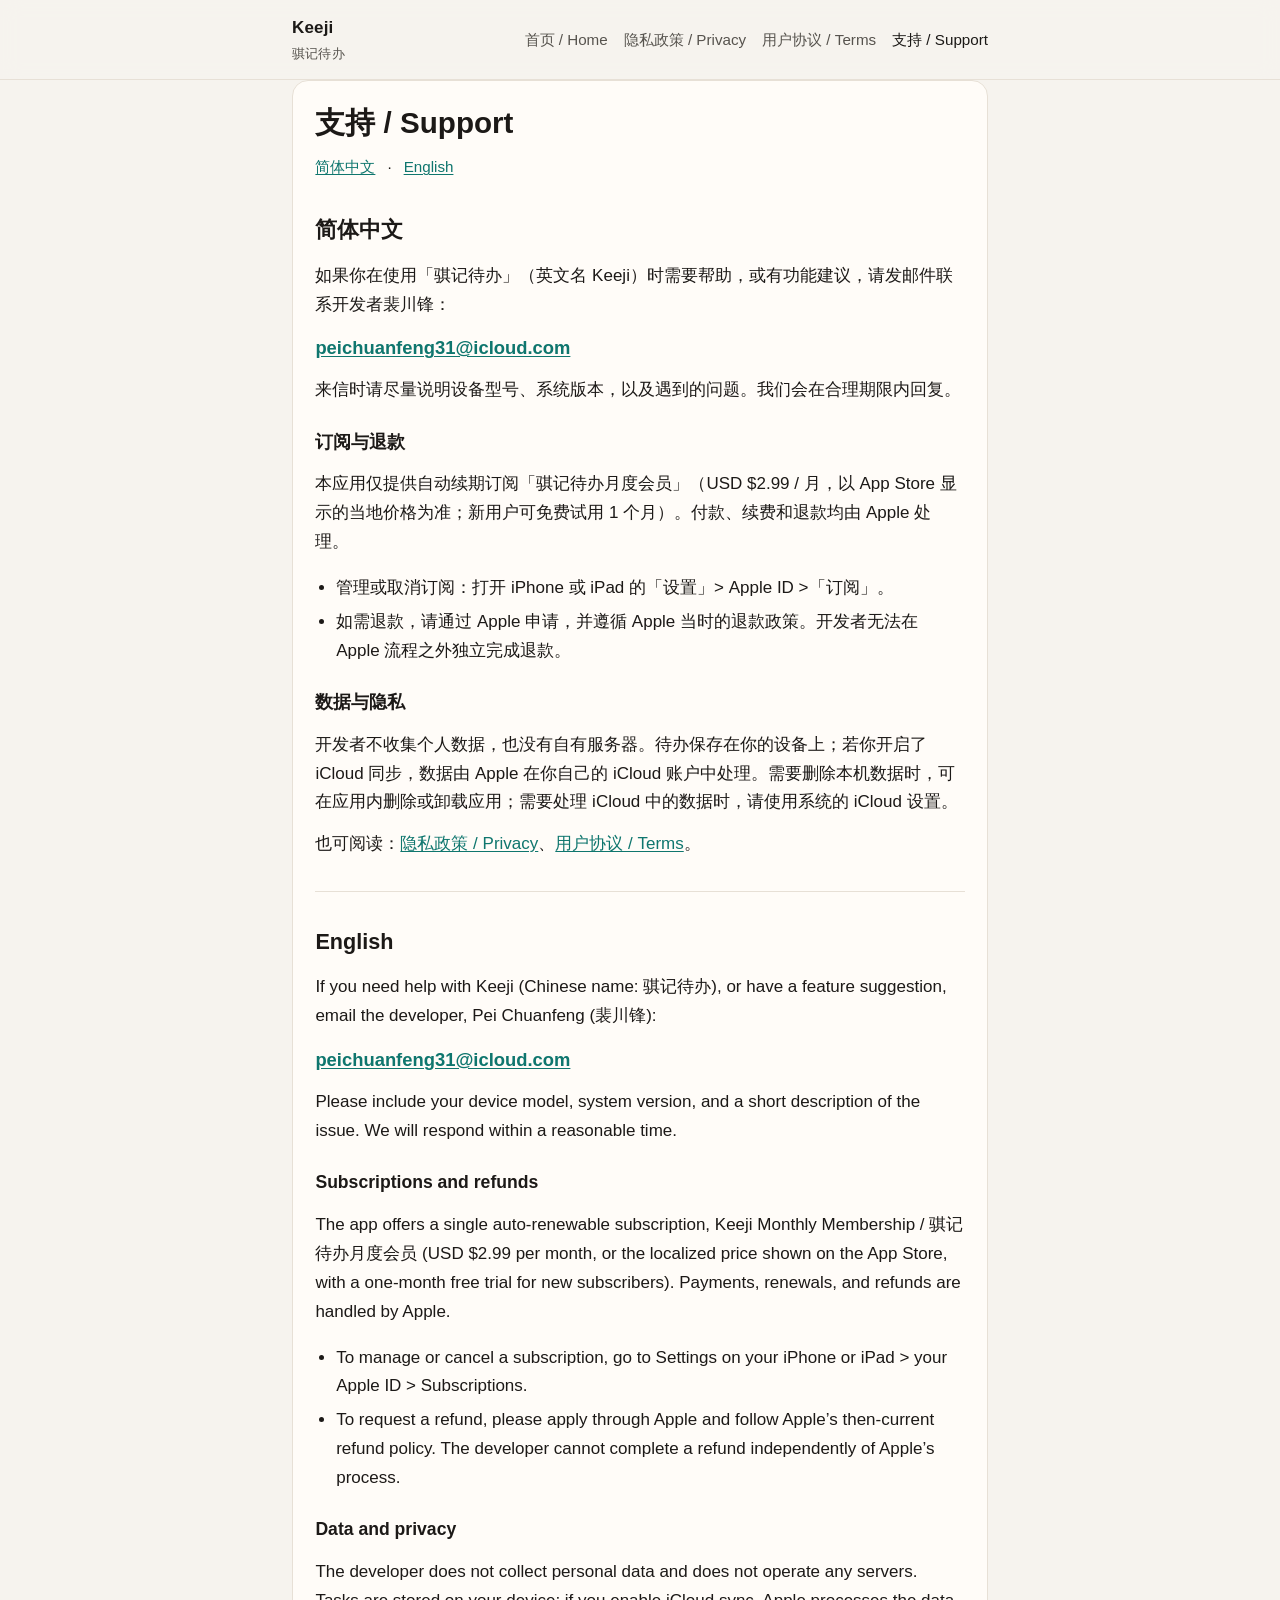
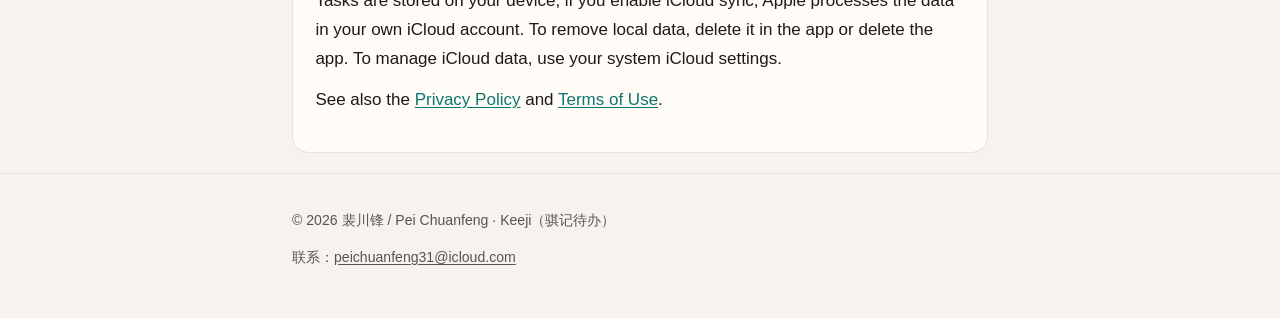
==== support/index.html @ 8e1dd44f "Keeji 隐私政策、用户协议、支持页静态站" ====
<!DOCTYPE html>
<html lang="zh-Hans">
<head>
  <meta charset="utf-8">
  <meta name="viewport" content="width=device-width, initial-scale=1">
  <meta name="description" content="骐记待办（Keeji）支持页面。联系邮箱 peichuanfeng31@icloud.com。">
  <title>支持 / Support · Keeji</title>
  <link rel="stylesheet" href="../styles.css">
</head>
<body>
  <header class="site">
    <div class="wrap">
      <a class="brand" href="../">Keeji<small>骐记待办</small></a>
      <nav class="site" aria-label="页面">
        <a href="../">首页 / Home</a>
        <a href="../privacy/">隐私政策 / Privacy</a>
        <a href="../terms/">用户协议 / Terms</a>
        <a href="../support/" aria-current="page">支持 / Support</a>
      </nav>
    </div>
  </header>
  <main class="wrap">
    
<article class="panel">
  <h1>支持 / Support</h1>
  <p class="lang-switch"><a href="#zh">简体中文</a> · <a href="#en">English</a></p>

  <h2 id="zh">简体中文</h2>
  <p>如果你在使用「骐记待办」（英文名 Keeji）时需要帮助，或有功能建议，请发邮件联系开发者裴川锋：</p>
  <p class="email"><a href="mailto:peichuanfeng31@icloud.com">peichuanfeng31@icloud.com</a></p>
  <p>来信时请尽量说明设备型号、系统版本，以及遇到的问题。我们会在合理期限内回复。</p>
  <h3>订阅与退款</h3>
  <p>本应用仅提供自动续期订阅「骐记待办月度会员」（USD $2.99 / 月，以 App Store 显示的当地价格为准；新用户可免费试用 1 个月）。付款、续费和退款均由 Apple 处理。</p>
  <ul>
    <li>管理或取消订阅：打开 iPhone 或 iPad 的「设置」&gt; Apple ID &gt;「订阅」。</li>
    <li>如需退款，请通过 Apple 申请，并遵循 Apple 当时的退款政策。开发者无法在 Apple 流程之外独立完成退款。</li>
  </ul>
  <h3>数据与隐私</h3>
  <p>开发者不收集个人数据，也没有自有服务器。待办保存在你的设备上；若你开启了 iCloud 同步，数据由 Apple 在你自己的 iCloud 账户中处理。需要删除本机数据时，可在应用内删除或卸载应用；需要处理 iCloud 中的数据时，请使用系统的 iCloud 设置。</p>
  <p>也可阅读：<a href="../privacy/">隐私政策 / Privacy</a>、<a href="../terms/">用户协议 / Terms</a>。</p>

  <hr>
  <h2 id="en">English</h2>
  <p>If you need help with Keeji (Chinese name: 骐记待办), or have a feature suggestion, email the developer, Pei Chuanfeng (裴川锋):</p>
  <p class="email"><a href="mailto:peichuanfeng31@icloud.com">peichuanfeng31@icloud.com</a></p>
  <p>Please include your device model, system version, and a short description of the issue. We will respond within a reasonable time.</p>
  <h3>Subscriptions and refunds</h3>
  <p>The app offers a single auto-renewable subscription, Keeji Monthly Membership / 骐记待办月度会员 (USD $2.99 per month, or the localized price shown on the App Store, with a one-month free trial for new subscribers). Payments, renewals, and refunds are handled by Apple.</p>
  <ul>
    <li>To manage or cancel a subscription, go to Settings on your iPhone or iPad &gt; your Apple ID &gt; Subscriptions.</li>
    <li>To request a refund, please apply through Apple and follow Apple’s then-current refund policy. The developer cannot complete a refund independently of Apple’s process.</li>
  </ul>
  <h3>Data and privacy</h3>
  <p>The developer does not collect personal data and does not operate any servers. Tasks are stored on your device; if you enable iCloud sync, Apple processes the data in your own iCloud account. To remove local data, delete it in the app or delete the app. To manage iCloud data, use your system iCloud settings.</p>
  <p>See also the <a href="../privacy/">Privacy Policy</a> and <a href="../terms/">Terms of Use</a>.</p>
</article>

  </main>
  <footer class="site">
    <div class="wrap">
      <p>© 2026 裴川锋 / Pei Chuanfeng · Keeji（骐记待办）</p>
      <p>联系：<a href="mailto:peichuanfeng31@icloud.com">peichuanfeng31@icloud.com</a></p>
    </div>
  </footer>
</body>
</html>
---- styles.css ----
/* Keeji public pages — GitHub Pages */
:root {
  --bg: #f6f3ee;
  --fg: #1c1917;
  --muted: #57534e;
  --card: #fffcf8;
  --line: #e7e0d6;
  --accent: #0f766e;
  --accent-hover: #115e59;
  --link: #0f766e;
  --radius: 16px;
  --max: 46rem;
}
* { box-sizing: border-box; }
html { scroll-behavior: smooth; }
body {
  margin: 0;
  font-family: -apple-system, BlinkMacSystemFont, "Segoe UI", "PingFang SC", "Hiragino Sans GB", "Noto Sans SC", "Source Han Sans SC", "Microsoft YaHei", sans-serif;
  color: var(--fg);
  background: var(--bg);
  line-height: 1.7;
  font-size: 17px;
}
a { color: var(--link); text-underline-offset: 2px; }
a:hover { color: var(--accent-hover); }
.wrap { max-width: var(--max); margin: 0 auto; padding: 0 1.25rem; }
header.site {
  border-bottom: 1px solid var(--line);
  background: rgba(246, 243, 238, 0.92);
  backdrop-filter: blur(10px);
  position: sticky;
  top: 0;
  z-index: 10;
}
header.site .wrap {
  display: flex;
  flex-wrap: wrap;
  align-items: center;
  justify-content: space-between;
  gap: 0.75rem 1.25rem;
  padding-top: 0.9rem;
  padding-bottom: 0.9rem;
}
.brand {
  color: inherit;
  text-decoration: none;
  font-weight: 700;
  letter-spacing: 0.01em;
}
.brand small { display: block; font-weight: 500; color: var(--muted); font-size: 0.8rem; }
nav.site { display: flex; flex-wrap: wrap; gap: 0.35rem 1rem; }
nav.site a {
  color: var(--muted);
  text-decoration: none;
  font-size: 0.95rem;
  padding: 0.25rem 0;
}
nav.site a[aria-current="page"],
nav.site a:hover { color: var(--fg); }
main { padding: 2rem 0 3rem; }
.hero, .panel {
  background: var(--card);
  border: 1px solid var(--line);
  border-radius: var(--radius);
  padding: 1.5rem 1.4rem;
  margin-bottom: 1.25rem;
}
h1 { font-size: 1.85rem; line-height: 1.25; margin: 0 0 0.75rem; }
h2 { font-size: 1.35rem; margin: 2rem 0 0.8rem; }
h3 { font-size: 1.1rem; margin: 1.4rem 0 0.5rem; }
p { margin: 0.8rem 0; }
.lead { font-size: 1.05rem; color: var(--muted); }
.meta { color: var(--muted); font-size: 0.92rem; margin: 0 0 1rem; }
.meta p { margin: 0.15rem 0; }
.lang-switch { display: flex; gap: 0.75rem; margin: 0 0 1rem; font-size: 0.95rem; }
hr { border: 0; border-top: 1px solid var(--line); margin: 2rem 0; }
ul, ol { padding-left: 1.3rem; }
li { margin: 0.3rem 0; }
.table-wrap { overflow-x: auto; margin: 1rem 0; }
table {
  width: 100%;
  border-collapse: collapse;
  font-size: 0.95rem;
  margin: 0;
}
th, td {
  border: 1px solid var(--line);
  padding: 0.55rem 0.7rem;
  text-align: left;
  vertical-align: top;
  background: var(--card);
}
th { background: #efeae2; }
.email {
  font-weight: 650;
  font-size: 1.15rem;
  word-break: break-all;
}
.actions { display: flex; flex-wrap: wrap; gap: 0.6rem; margin-top: 1.1rem; }
.btn {
  display: inline-block;
  background: var(--accent);
  color: #fff !important;
  text-decoration: none;
  padding: 0.7rem 1rem;
  border-radius: 999px;
  font-weight: 600;
}
.btn.secondary { background: transparent; color: var(--fg) !important; border: 1px solid var(--line); }
.btn:hover { background: var(--accent-hover); }
.btn.secondary:hover { background: #efeae2; }
footer.site {
  border-top: 1px solid var(--line);
  color: var(--muted);
  font-size: 0.88rem;
  padding: 1.4rem 0 2.2rem;
}
footer.site a { color: inherit; }
@media (max-width: 640px) {
  body { font-size: 16px; }
  h1 { font-size: 1.6rem; }
  .hero, .panel { padding: 1.2rem 1rem; }
}
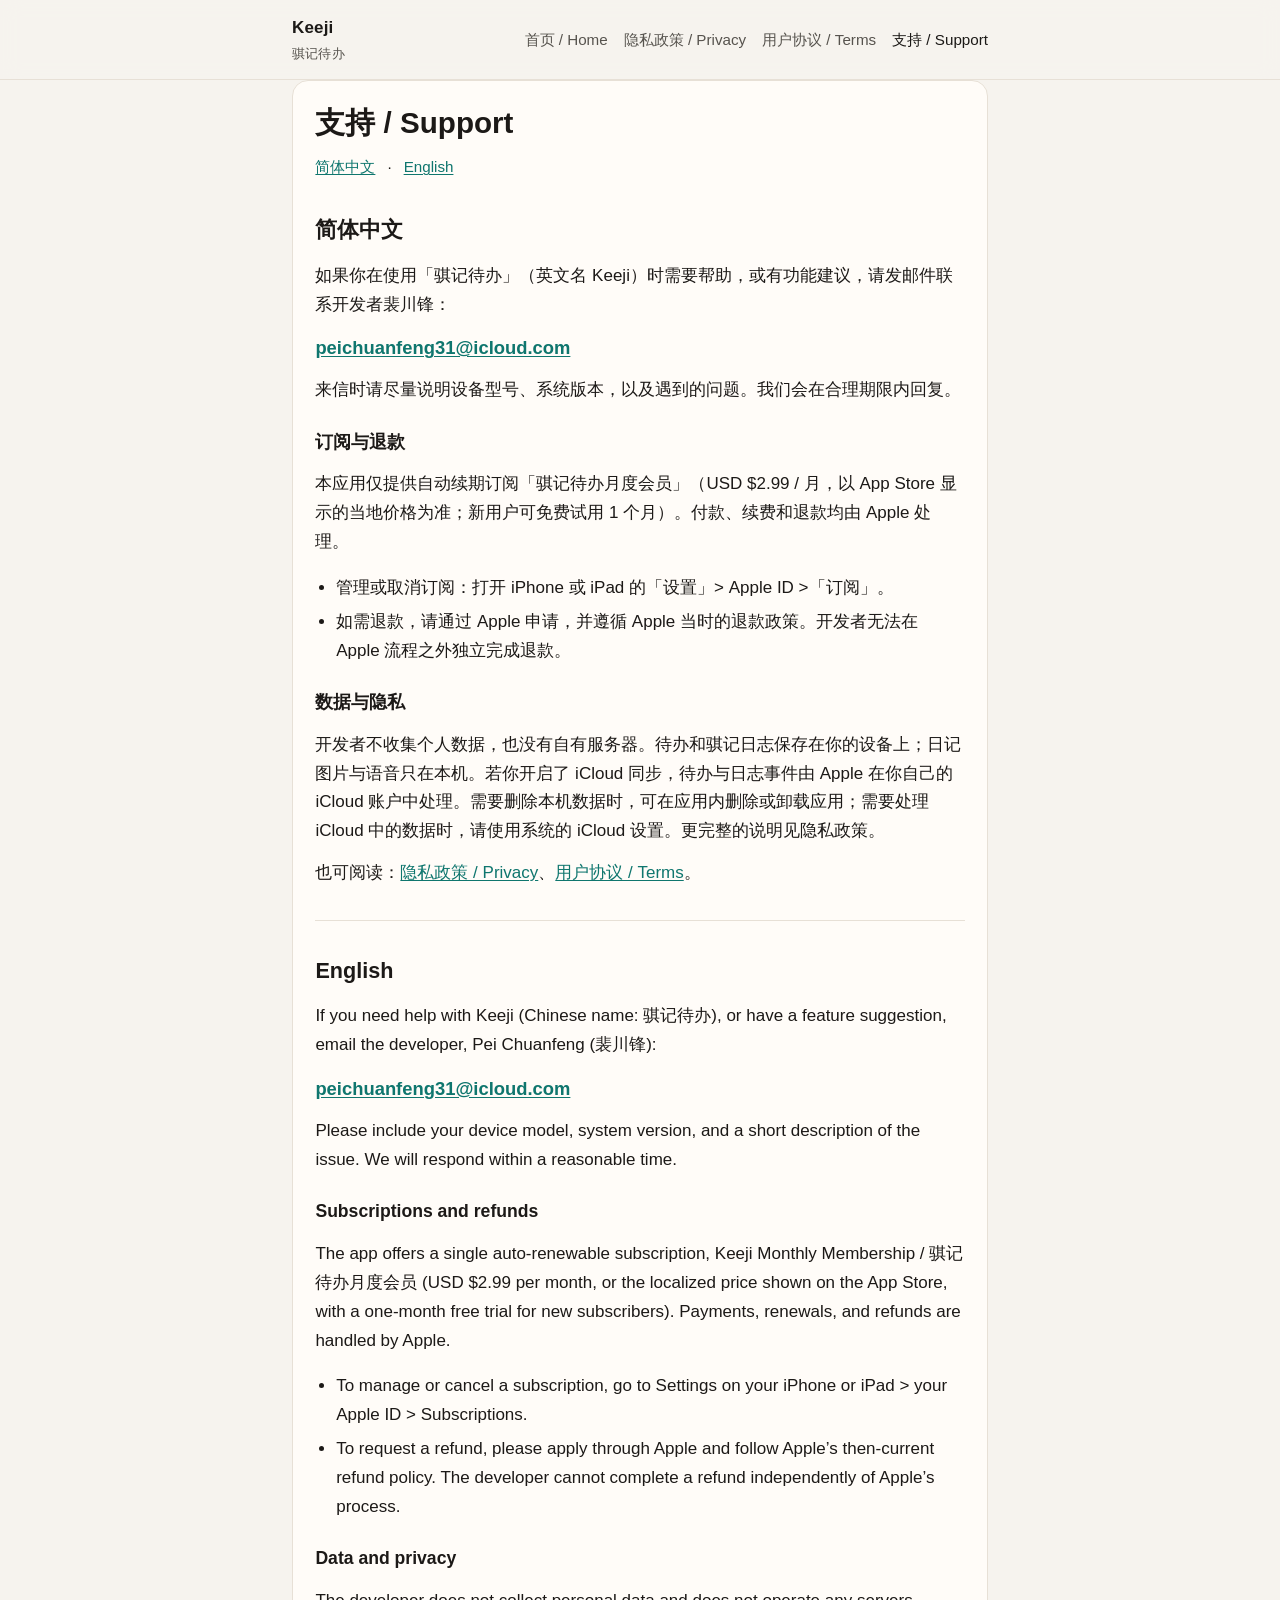
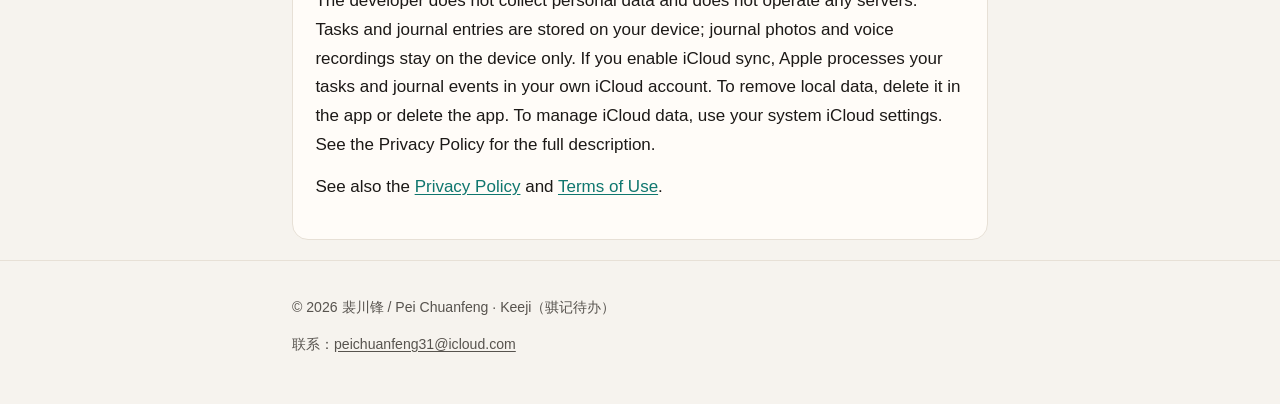
==== commit 91a41d98: "Update privacy policy for location, journal media, speech, and CloudKit silent push. Effective date " ====
--- a/support/index.html
+++ b/support/index.html
@@ -36,7 +36,7 @@
     <li>如需退款，请通过 Apple 申请，并遵循 Apple 当时的退款政策。开发者无法在 Apple 流程之外独立完成退款。</li>
   </ul>
   <h3>数据与隐私</h3>
-  <p>开发者不收集个人数据，也没有自有服务器。待办保存在你的设备上；若你开启了 iCloud 同步，数据由 Apple 在你自己的 iCloud 账户中处理。需要删除本机数据时，可在应用内删除或卸载应用；需要处理 iCloud 中的数据时，请使用系统的 iCloud 设置。</p>
+  <p>开发者不收集个人数据，也没有自有服务器。待办和骐记日志保存在你的设备上；日记图片与语音只在本机。若你开启了 iCloud 同步，待办与日志事件由 Apple 在你自己的 iCloud 账户中处理。需要删除本机数据时，可在应用内删除或卸载应用；需要处理 iCloud 中的数据时，请使用系统的 iCloud 设置。更完整的说明见隐私政策。</p>
   <p>也可阅读：<a href="../privacy/">隐私政策 / Privacy</a>、<a href="../terms/">用户协议 / Terms</a>。</p>
 
   <hr>
@@ -51,7 +51,7 @@
     <li>To request a refund, please apply through Apple and follow Apple’s then-current refund policy. The developer cannot complete a refund independently of Apple’s process.</li>
   </ul>
   <h3>Data and privacy</h3>
-  <p>The developer does not collect personal data and does not operate any servers. Tasks are stored on your device; if you enable iCloud sync, Apple processes the data in your own iCloud account. To remove local data, delete it in the app or delete the app. To manage iCloud data, use your system iCloud settings.</p>
+  <p>The developer does not collect personal data and does not operate any servers. Tasks and journal entries are stored on your device; journal photos and voice recordings stay on the device only. If you enable iCloud sync, Apple processes your tasks and journal events in your own iCloud account. To remove local data, delete it in the app or delete the app. To manage iCloud data, use your system iCloud settings. See the Privacy Policy for the full description.</p>
   <p>See also the <a href="../privacy/">Privacy Policy</a> and <a href="../terms/">Terms of Use</a>.</p>
 </article>
 
